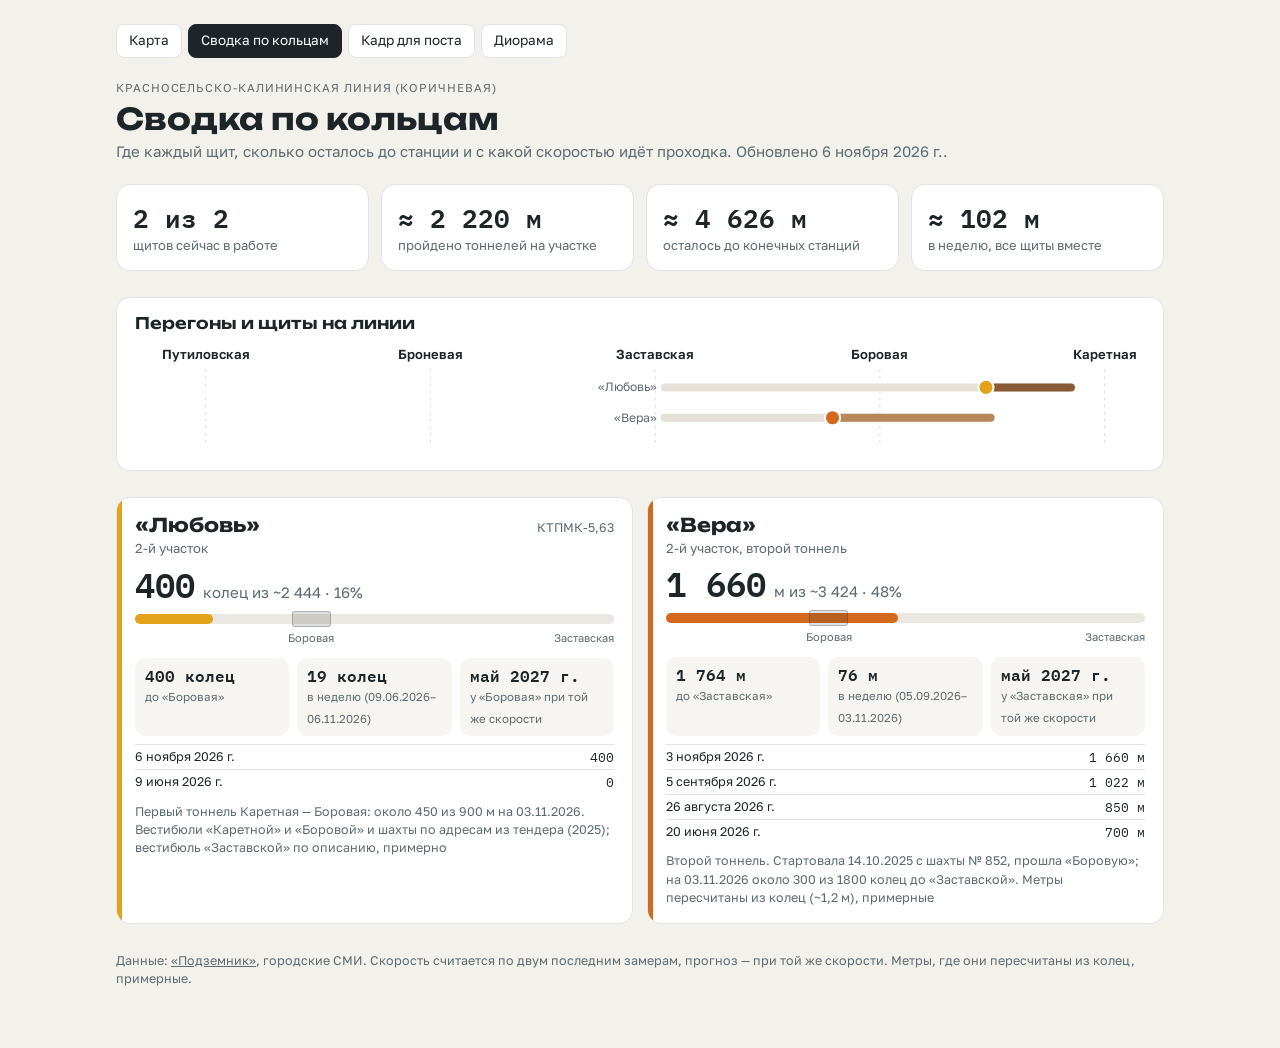
==== rings.html @ 0703460a "Вкладка «Сводка по кольцам»: прогресс всех щитов линии, схема перегонов, скорость и прогноз Co-Autho" ====
<!doctype html>
<html lang="ru">
<head>
<meta charset="utf-8">
<meta name="viewport" content="width=device-width, initial-scale=1">
<title>Сводка по кольцам — щиты метро СПб</title>
<link rel="preconnect" href="https://fonts.googleapis.com">
<link rel="stylesheet" href="https://fonts.googleapis.com/css2?family=Unbounded:wght@600;700&family=Golos+Text:wght@400;500;600&family=IBM+Plex+Mono:wght@500&display=swap">
<style>
  :root { --ink: #1d2529; --muted: #5d6a71; --line: #dfe4e6; --bg: #f3f1ec; --card: #fff; --brown: #8a5a36; }
  * { box-sizing: border-box; }
  body { margin: 0; background: var(--bg); color: var(--ink); font: 15px/1.45 "Golos Text", system-ui, sans-serif; }
  .wrap { max-width: 1080px; margin: 0 auto; padding: 24px 16px 60px; }
  nav { display: flex; gap: 6px; margin-bottom: 22px; flex-wrap: wrap; }
  nav a { text-decoration: none; color: var(--ink); padding: 6px 12px; border-radius: 8px; border: 1px solid var(--line); background: #fff; font-size: 13.5px; }
  nav a.on { background: var(--ink); color: #fff; border-color: var(--ink); }
  .eyebrow { font-size: 11.5px; letter-spacing: .08em; text-transform: uppercase; color: var(--muted); }
  h1 { font: 700 30px/1.15 "Unbounded", sans-serif; margin: 6px 0 4px; }
  .lead { color: var(--muted); margin: 0 0 22px; }
  .mono { font-family: "IBM Plex Mono", ui-monospace, monospace; }
  .kpis { display: grid; grid-template-columns: repeat(auto-fit, minmax(190px, 1fr)); gap: 12px; margin-bottom: 26px; }
  .kpi { background: var(--card); border: 1px solid var(--line); border-radius: 14px; padding: 14px 16px; }
  .kpi b { display: block; font: 600 26px/1.1 "IBM Plex Mono", monospace; margin: 4px 0 2px; }
  .kpi span { color: var(--muted); font-size: 13px; }
  .line-strip { background: var(--card); border: 1px solid var(--line); border-radius: 14px; padding: 16px 18px 12px; margin-bottom: 26px; }
  .line-strip h2, .grid h2 { font: 600 16px/1.2 "Unbounded", sans-serif; margin: 0 0 10px; }
  svg text { font-family: "Golos Text", sans-serif; }
  .grid { display: grid; grid-template-columns: repeat(auto-fit, minmax(330px, 1fr)); gap: 14px; }
  .sh { background: var(--card); border: 1px solid var(--line); border-radius: 14px; padding: 16px 18px; position: relative; overflow: hidden; }
  .sh::before { content: ""; position: absolute; left: 0; top: 0; bottom: 0; width: 5px; background: var(--c); }
  .sh .top { display: flex; justify-content: space-between; align-items: baseline; gap: 8px; }
  .sh h3 { font: 700 19px/1.2 "Unbounded", sans-serif; margin: 0; }
  .sh .mach { color: var(--muted); font-size: 12.5px; }
  .sh .route { color: var(--muted); font-size: 13px; margin: 2px 0 10px; }
  .big { display: flex; align-items: baseline; gap: 8px; }
  .big b { font: 600 34px/1 "IBM Plex Mono", monospace; }
  .big span { color: var(--muted); }
  .bar { height: 10px; border-radius: 5px; background: #ebe8e2; margin: 10px 0 6px; position: relative; overflow: visible; }
  .bar i { position: absolute; left: 0; top: 0; bottom: 0; border-radius: 5px; background: var(--c); }
  .bar em { position: absolute; top: -3px; bottom: -3px; border-radius: 3px; background: rgba(29,37,41,.14); border: 1px solid rgba(29,37,41,.25); }
  .marks { position: relative; height: 18px; font-size: 11px; color: var(--muted); }
  .marks span { position: absolute; transform: translateX(-50%); white-space: nowrap; }
  .stats { display: grid; grid-template-columns: repeat(3, 1fr); gap: 8px; margin: 10px 0 8px; }
  .stats div { background: #f6f5f1; border-radius: 10px; padding: 8px 10px; }
  .stats b { display: block; font: 600 16px/1.2 "IBM Plex Mono", monospace; }
  .stats span { font-size: 11.5px; color: var(--muted); }
  .note { font-size: 12.5px; color: var(--muted); margin-top: 8px; }
  .hist { margin-top: 6px; }
  .hist table { width: 100%; border-collapse: collapse; font-size: 12.5px; }
  .hist td { padding: 3px 0; border-top: 1px solid var(--line); }
  .hist td:last-child { text-align: right; font-family: "IBM Plex Mono", monospace; }
  .foot { margin-top: 28px; color: var(--muted); font-size: 12.5px; }
  .foot a { color: inherit; }
  .tag { display: inline-block; font-size: 11px; padding: 1px 7px; border-radius: 10px; background: #f0ece4; color: var(--muted); margin-left: 6px; vertical-align: middle; }
  @media (max-width: 560px) { h1 { font-size: 22px; } .stats { grid-template-columns: 1fr 1fr; } }
</style>
</head>
<body>
<div class="wrap">
  <nav><a href="./">Карта</a><a href="rings.html" class="on">Сводка по кольцам</a><a href="card.html">Кадр для поста</a><a href="diorama.html">Диорама</a></nav>
  <div class="eyebrow" id="eb"></div>
  <h1>Сводка по кольцам</h1>
  <p class="lead" id="lead"></p>
  <div class="kpis" id="kpis"></div>
  <div class="line-strip"><h2>Перегоны и щиты на линии</h2><div id="strip"></div></div>
  <div class="grid" id="grid"></div>
  <div class="foot">Данные: <a href="https://t.me/podzemnik_spb">«Подземник»</a>, городские СМИ. Скорость считается по двум последним замерам, прогноз — при той же скорости. Метры, где они пересчитаны из колец, примерные.</div>
</div>
<script src="rings.js?v=2"></script>
</body>
</html>
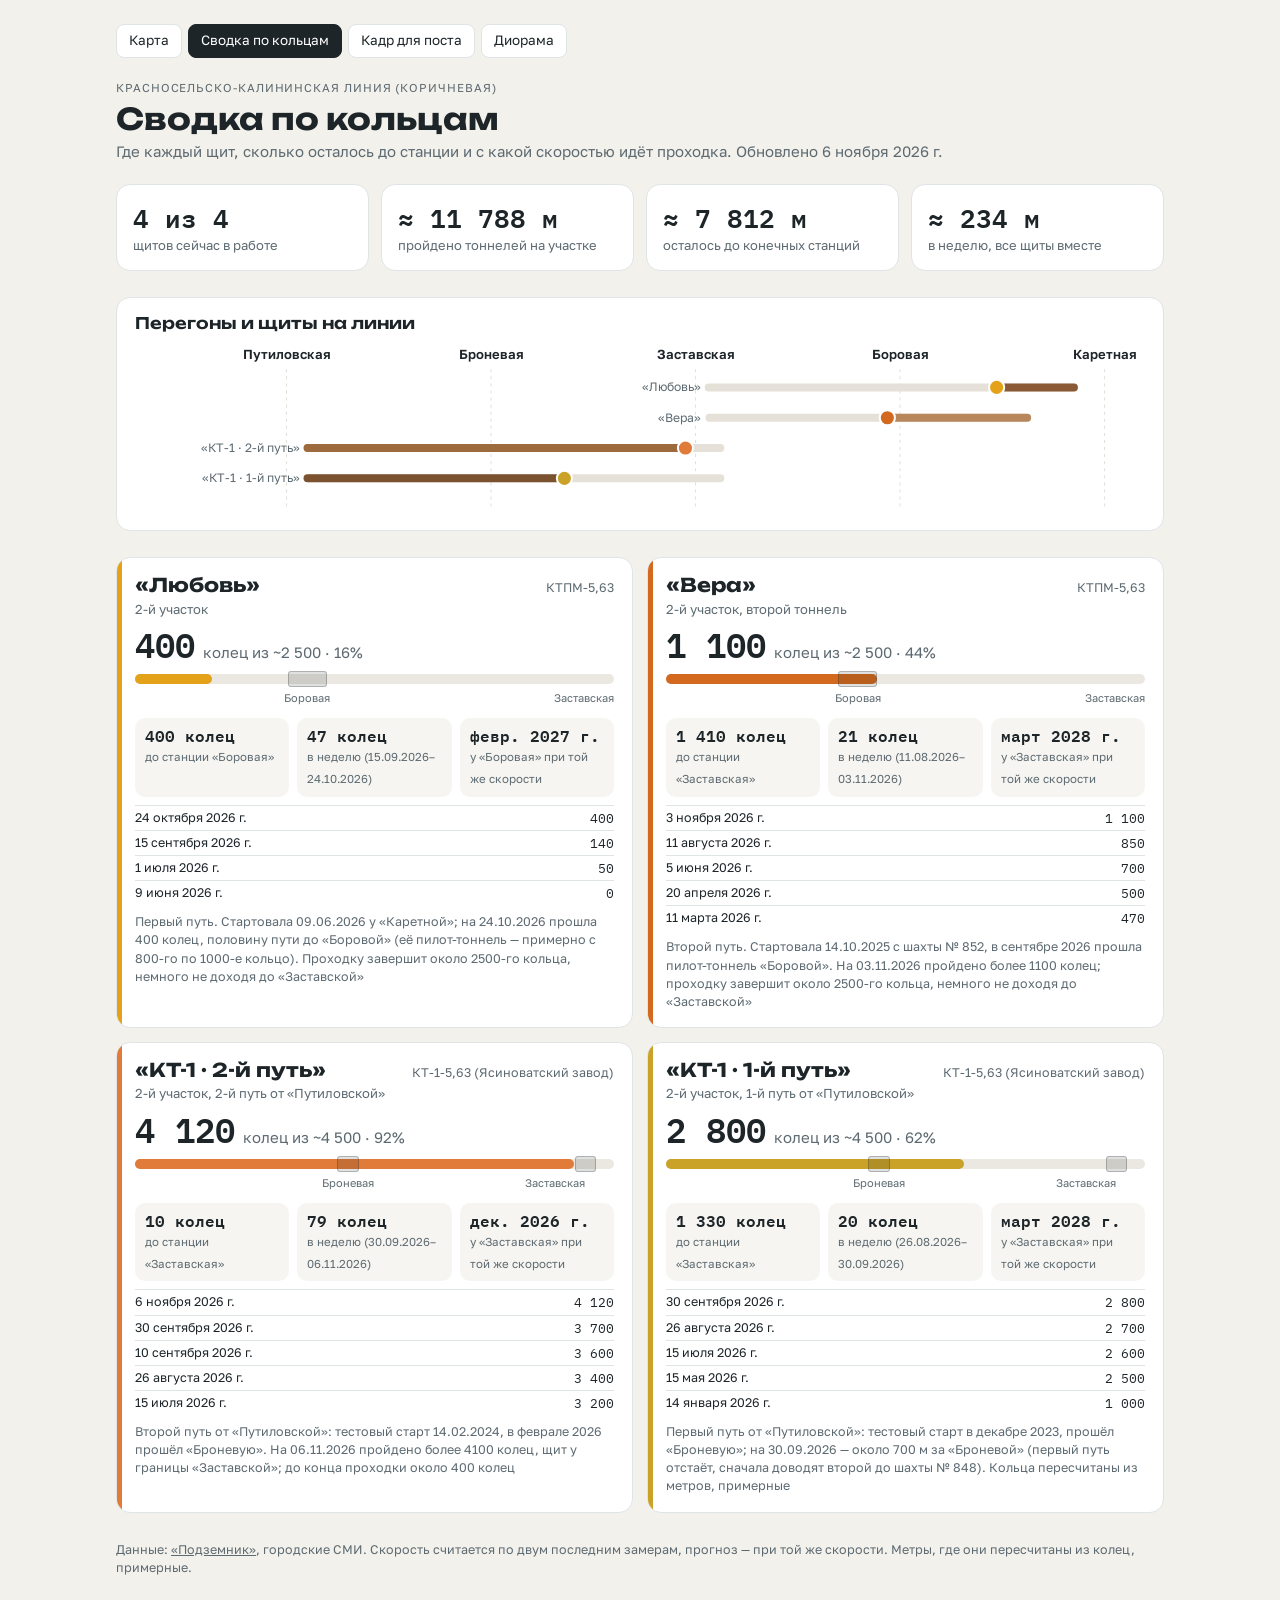
==== commit 8ef786d2: "Вся коричневая ветка: два щита КТ-1 от «Путиловской» через «Броневую» к «Заставской», «Вера» в кольц" ====
--- a/rings.html
+++ b/rings.html
@@ -25,7 +25,7 @@
   .line-strip { background: var(--card); border: 1px solid var(--line); border-radius: 14px; padding: 16px 18px 12px; margin-bottom: 26px; }
   .line-strip h2, .grid h2 { font: 600 16px/1.2 "Unbounded", sans-serif; margin: 0 0 10px; }
   svg text { font-family: "Golos Text", sans-serif; }
-  .grid { display: grid; grid-template-columns: repeat(auto-fit, minmax(330px, 1fr)); gap: 14px; }
+  .grid { display: grid; grid-template-columns: repeat(auto-fit, minmax(420px, 1fr)); gap: 14px; }
   .sh { background: var(--card); border: 1px solid var(--line); border-radius: 14px; padding: 16px 18px; position: relative; overflow: hidden; }
   .sh::before { content: ""; position: absolute; left: 0; top: 0; bottom: 0; width: 5px; background: var(--c); }
   .sh .top { display: flex; justify-content: space-between; align-items: baseline; gap: 8px; }
@@ -52,7 +52,7 @@
   .foot { margin-top: 28px; color: var(--muted); font-size: 12.5px; }
   .foot a { color: inherit; }
   .tag { display: inline-block; font-size: 11px; padding: 1px 7px; border-radius: 10px; background: #f0ece4; color: var(--muted); margin-left: 6px; vertical-align: middle; }
-  @media (max-width: 560px) { h1 { font-size: 22px; } .stats { grid-template-columns: 1fr 1fr; } }
+  @media (max-width: 560px) { .grid { grid-template-columns: 1fr; } h1 { font-size: 22px; } .stats { grid-template-columns: 1fr 1fr; } }
 </style>
 </head>
 <body>
@@ -66,6 +66,6 @@
   <div class="grid" id="grid"></div>
   <div class="foot">Данные: <a href="https://t.me/podzemnik_spb">«Подземник»</a>, городские СМИ. Скорость считается по двум последним замерам, прогноз — при той же скорости. Метры, где они пересчитаны из колец, примерные.</div>
 </div>
-<script src="rings.js?v=2"></script>
+<script src="rings.js?v=4"></script>
 </body>
 </html>
